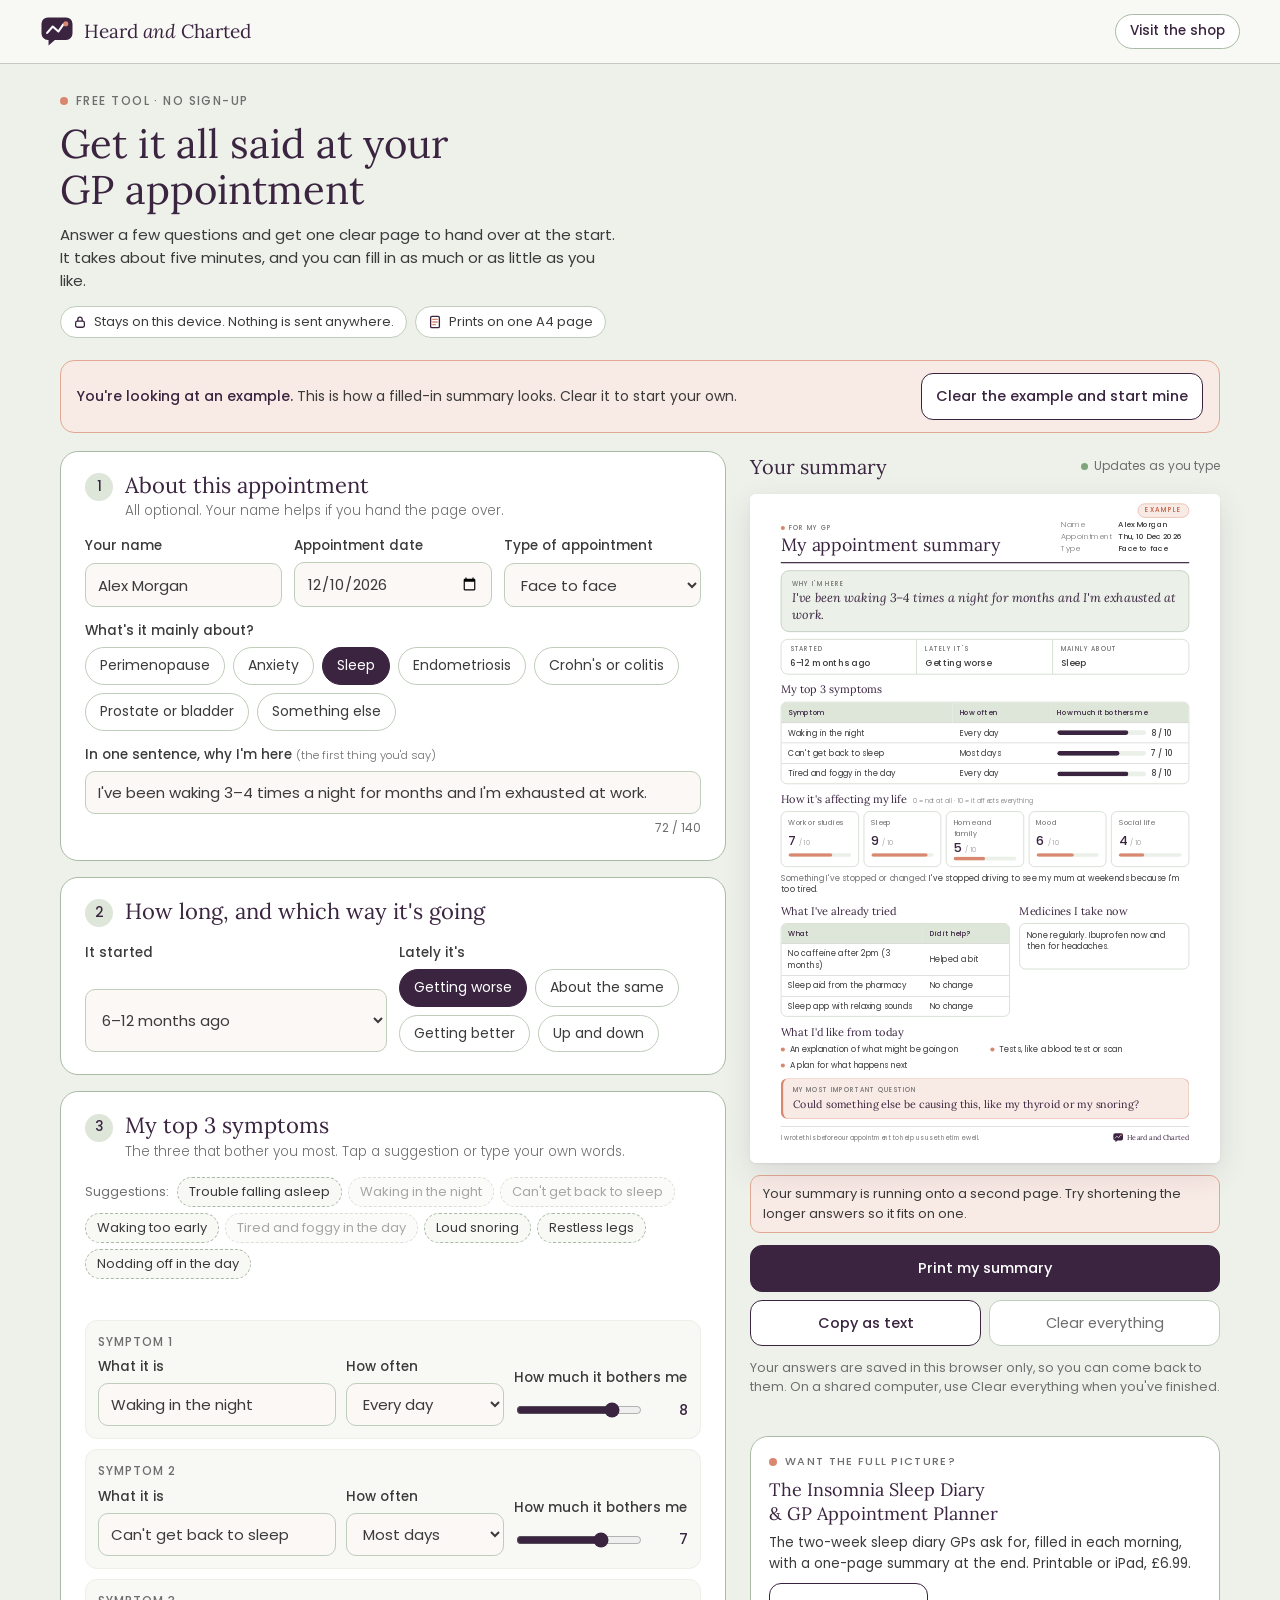
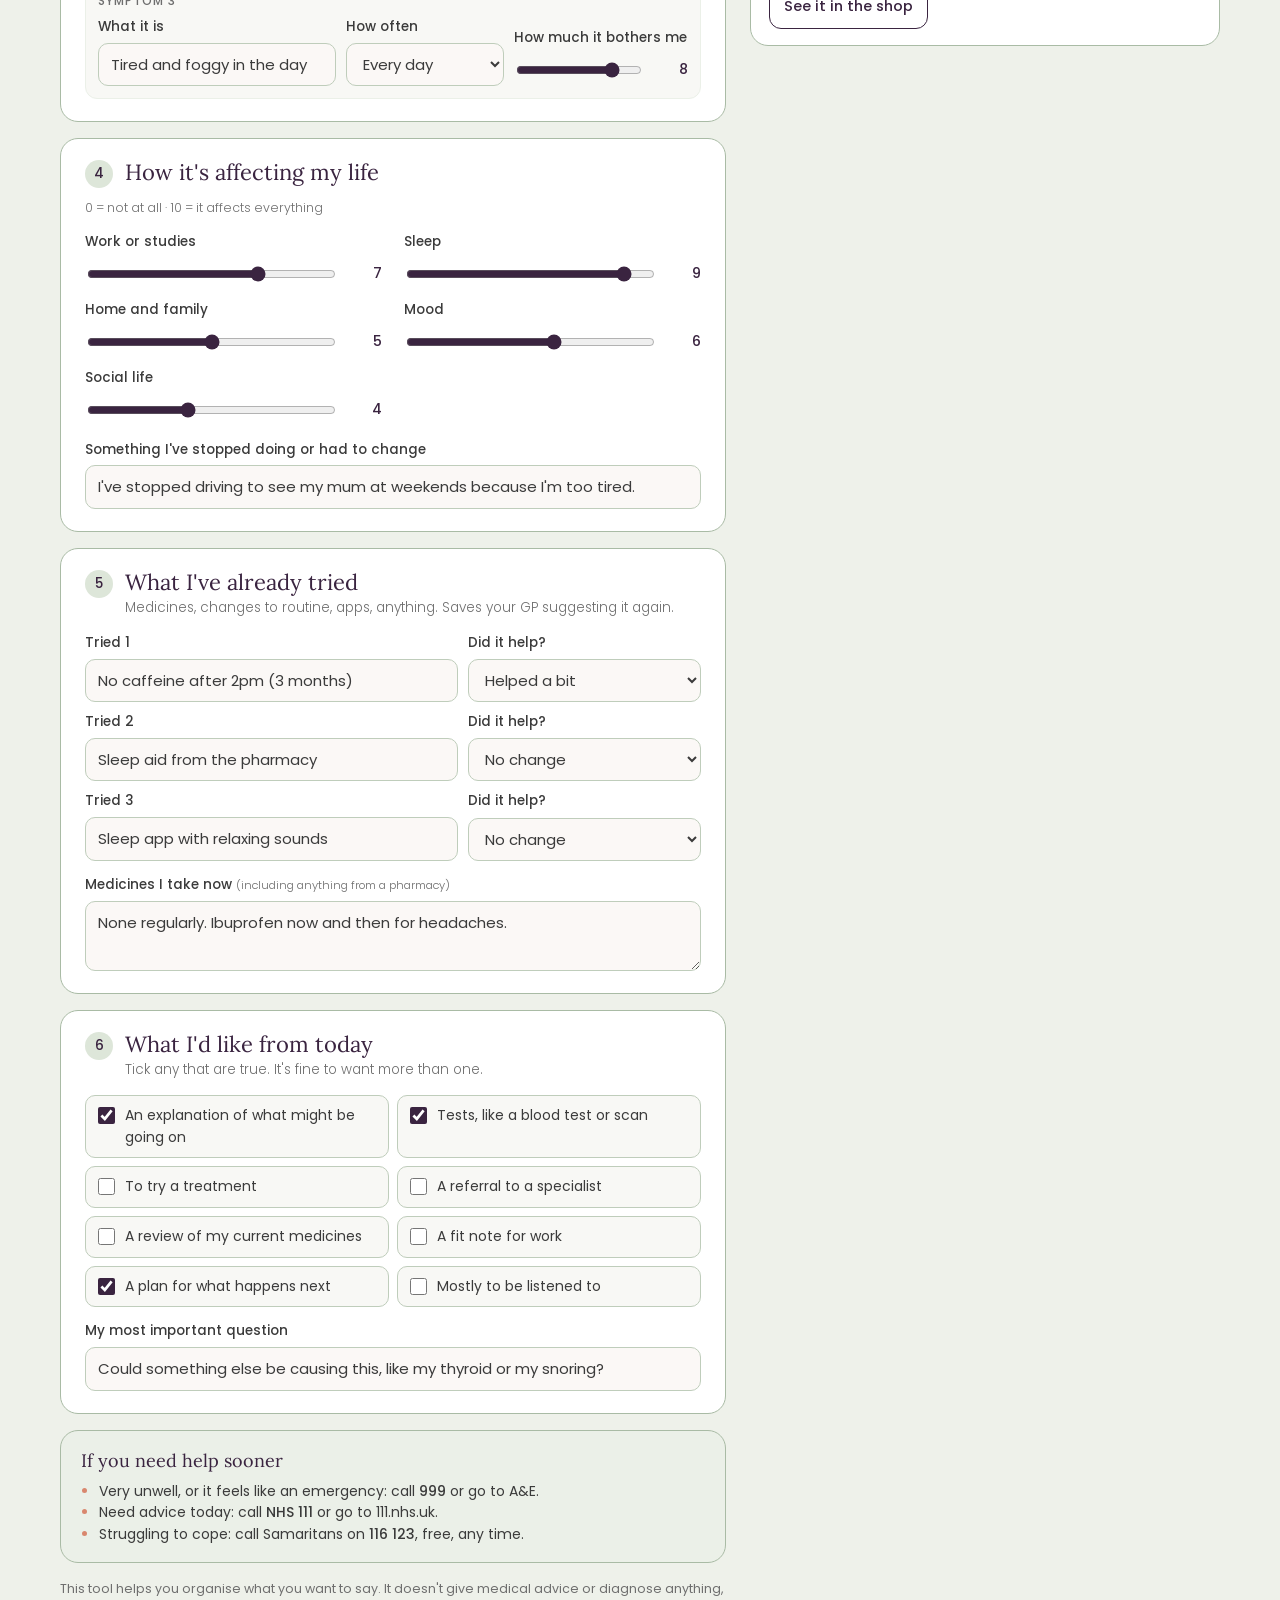
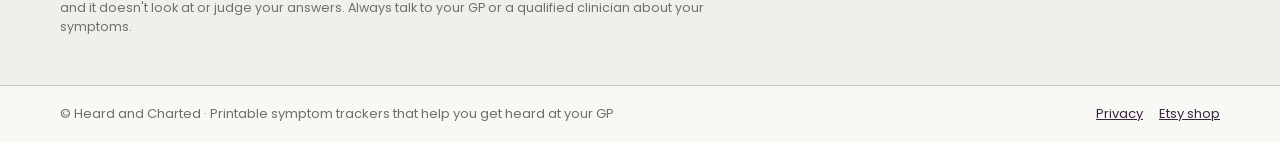
==== index.html @ 258b9aea "Add GP appointment summary builder, privacy page and security headers" ====
<!DOCTYPE html>
<html lang="en-GB">
<head>
<meta charset="utf-8">
<meta name="viewport" content="width=device-width, initial-scale=1">
<title>Free GP Appointment Summary Builder | Heard and Charted</title>
<meta name="description" content="Free tool: answer a few questions and print one clear page to hand to your GP. Your answers stay on your device. Nothing is sent anywhere.">
<meta name="theme-color" content="#3A2440">
<meta property="og:title" content="Free GP Appointment Summary Builder">
<meta property="og:description" content="Get it all said at your GP appointment. One clear page in about five minutes. Free, no sign-up, nothing sent anywhere.">
<meta property="og:type" content="website">
<link rel="icon" href="favicon.svg" type="image/svg+xml">
<link rel="stylesheet" href="fonts.css">
<style>
/* Heard and Charted brand system. Layout: form on the left, live A4 summary on the right (stacks on phones). Single light theme, matching the printed planners. */
:root{
  --page:#EEF1EA;
  --paper:#F8F8F5;
  --card:#FFFFFF;
  --aubergine:#3A2440;
  --ink:#3B3B3B;
  --grey:#6E6E6E;
  --light:#A3A3A3;
  --sage:#A9BBA5;
  --sage-line:#BFCDBB;
  --sage-tint:#DDE6D9;
  --mist:#EBF0E8;
  --terracotta:#D9876E;
  --blush:#F8EAE4;
  --blush-line:#E2A893;
  --stone:#C9C9C4;
  --cream:#FBF8F6;
  --display:"Lora", Georgia, "Times New Roman", serif;
  --body:"Poppins", "Segoe UI", system-ui, -apple-system, sans-serif;
  color-scheme: light;
}
*{box-sizing:border-box}
html,body{margin:0}
body{background:var(--page);color:var(--ink);font-family:var(--body);font-size:15px;line-height:1.55;-webkit-font-smoothing:antialiased}
a{color:var(--aubergine)}
button,input,select,textarea{font:inherit;color:inherit}
:focus-visible{outline:3px solid var(--terracotta);outline-offset:2px}
@media (prefers-reduced-motion: reduce){*{transition:none !important;animation:none !important}}

/* ---------- Top bar + intro ---------- */
.topbar{display:flex;align-items:center;justify-content:space-between;gap:16px;padding:14px clamp(16px,4vw,40px);background:var(--paper);border-bottom:1px solid var(--stone)}
.brand{display:flex;align-items:center;gap:10px;text-decoration:none;color:var(--aubergine);font-family:var(--display);font-size:19px}
.brand em{font-style:italic}
.brand svg{width:34px;height:31px;flex:none}
.topbar .shop{font-size:13.5px;font-weight:500;text-decoration:none;color:var(--aubergine);border:1px solid var(--sage);border-radius:999px;padding:6px 14px;background:var(--card)}
.topbar .shop:hover{background:var(--mist)}

.intro{max-width:1240px;margin:0 auto;padding:28px clamp(16px,4vw,40px) 8px;display:grid;gap:10px}
.kicker{display:flex;align-items:center;gap:8px;font-size:12px;font-weight:500;letter-spacing:.12em;text-transform:uppercase;color:var(--grey)}
.kicker::before{content:"";width:8px;height:8px;border-radius:50%;background:var(--terracotta)}
.intro h1{margin:0;font-family:var(--display);font-weight:400;font-size:clamp(28px,4vw,40px);line-height:1.15;color:var(--aubergine);text-wrap:balance;max-width:22ch}
.intro p{margin:0;max-width:62ch;color:var(--ink)}
.pills{display:flex;flex-wrap:wrap;gap:8px;margin-top:4px}
.pill{display:inline-flex;align-items:center;gap:7px;font-size:13px;background:var(--card);border:1px solid var(--sage-line);border-radius:999px;padding:5px 12px}
.pill svg{width:14px;height:14px;flex:none}

.example-banner{max-width:1240px;margin:14px auto 0;padding:0 clamp(16px,4vw,40px)}
.example-banner > div{display:flex;flex-wrap:wrap;align-items:center;justify-content:space-between;gap:12px;background:var(--blush);border:1px solid var(--blush-line);border-radius:14px;padding:12px 16px}
.example-banner p{margin:0;font-size:14px}
.example-banner b{font-weight:600;color:var(--aubergine)}

/* ---------- Main layout ---------- */
.layout{max-width:1240px;margin:0 auto;padding:18px clamp(16px,4vw,40px) 48px;display:grid;gap:24px;grid-template-columns:minmax(0,1fr)}
@media (min-width:1020px){
  .layout{grid-template-columns:minmax(0,1fr) 470px;align-items:start}
  .preview-col{position:sticky;top:16px}
}

/* ---------- Form ---------- */
form{display:grid;gap:16px}
.step{background:var(--card);border:1px solid var(--sage);border-radius:18px;padding:20px clamp(16px,3vw,24px) 22px;display:grid;gap:14px}
.step-head{display:flex;align-items:baseline;gap:12px}
.step-num{flex:none;width:28px;height:28px;border-radius:50%;background:var(--sage-tint);color:var(--aubergine);font-weight:500;font-size:13.5px;display:grid;place-items:center;font-variant-numeric:tabular-nums;transform:translateY(-2px)}
.step h2{margin:0;font-family:var(--display);font-weight:400;font-size:22px;color:var(--aubergine);line-height:1.25}
.step .hint{margin:2px 0 0;font-size:13.5px;font-weight:300;color:var(--grey)}
.row{display:grid;gap:12px;grid-template-columns:repeat(auto-fit,minmax(180px,1fr))}
.field{display:grid;gap:5px}
.field > label, .field > .label{font-size:13.5px;font-weight:500;color:var(--ink)}
.field small{font-weight:300;color:var(--grey)}
input[type=text],input[type=date],select,textarea{width:100%;background:var(--cream);border:1px solid var(--sage-line);border-radius:10px;padding:9px 12px;min-height:42px}
textarea{resize:vertical;min-height:70px}
input::placeholder,textarea::placeholder{color:#9A9A96}
input:hover,select:hover,textarea:hover{border-color:var(--sage)}
.counter{font-size:12px;color:var(--grey);text-align:right;font-variant-numeric:tabular-nums}

.chips{display:flex;flex-wrap:wrap;gap:8px}
.chip input{position:absolute;opacity:0;pointer-events:none}
.chip span{display:inline-block;padding:7px 14px;border-radius:999px;border:1px solid var(--sage-line);background:var(--card);font-size:14px;cursor:pointer;user-select:none}
.chip span:hover{border-color:var(--sage);background:var(--mist)}
.chip input:checked + span{background:var(--aubergine);border-color:var(--aubergine);color:#fff}
.chip input:focus-visible + span{outline:3px solid var(--terracotta);outline-offset:2px}

.suggest{display:flex;flex-wrap:wrap;gap:6px;align-items:center}
.suggest .label{font-size:12.5px;color:var(--grey);margin-right:2px}
.suggest button{border:1px dashed var(--sage);background:var(--paper);border-radius:999px;padding:4px 11px;font-size:13px;cursor:pointer}
.suggest button:hover{background:var(--mist);border-style:solid}
.suggest button[aria-pressed=true]{opacity:.45;cursor:default}
.note{font-size:12.5px;color:var(--grey);min-height:1em;margin:0}

.symrow{display:grid;gap:10px;grid-template-columns:minmax(0,1.5fr) minmax(0,1fr) minmax(0,1.1fr);align-items:end;padding:12px;border:1px solid var(--mist);border-radius:12px;background:var(--paper)}
@media (max-width:640px){.symrow{grid-template-columns:1fr}}
.symrow .idx{font-size:12px;font-weight:500;color:var(--grey);letter-spacing:.08em;text-transform:uppercase;grid-column:1/-1;margin-bottom:-4px}

.range{display:grid;grid-template-columns:1fr 40px;align-items:center;gap:8px}
input[type=range]{width:100%;accent-color:var(--aubergine);height:28px}
output{font-variant-numeric:tabular-nums;font-weight:600;color:var(--aubergine);text-align:right;font-size:14px}
.impact-grid{display:grid;gap:10px 22px;grid-template-columns:repeat(auto-fit,minmax(220px,1fr))}
.scale-key{font-size:12.5px;color:var(--grey);font-weight:300;margin:-6px 0 0}

.triedrow{display:grid;gap:10px;grid-template-columns:minmax(0,1.6fr) minmax(0,1fr)}
@media (max-width:560px){.triedrow{grid-template-columns:1fr}}

.checks{display:grid;gap:8px;grid-template-columns:repeat(auto-fit,minmax(240px,1fr))}
.check{display:flex;gap:10px;align-items:flex-start;padding:9px 12px;border:1px solid var(--sage-line);border-radius:10px;background:var(--paper);cursor:pointer;font-size:14px}
.check:hover{background:var(--mist)}
.check input{accent-color:var(--aubergine);width:17px;height:17px;margin:2px 0 0;flex:none}

.help{background:var(--mist);border:1px solid var(--sage);border-radius:18px;padding:16px 20px;font-size:14px}
.help h2{margin:0 0 4px;font-family:var(--display);font-weight:400;font-size:18px;color:var(--aubergine)}
.help p{margin:0}
.help ul{margin:6px 0 0;padding-left:18px}
.help li::marker{color:var(--terracotta)}
.disclaimer{font-size:12.5px;color:var(--grey);margin:0}

/* ---------- Preview column ---------- */
.preview-col{display:grid;gap:12px}
.preview-head{display:flex;align-items:center;justify-content:space-between;gap:10px}
.preview-head h2{margin:0;font-family:var(--display);font-weight:400;font-size:20px;color:var(--aubergine)}
.live{font-size:12px;color:var(--grey);display:inline-flex;align-items:center;gap:6px}
.live::before{content:"";width:7px;height:7px;border-radius:50%;background:#7FA37A}
.sheet-frame{position:relative;width:100%;overflow:hidden;border-radius:6px;box-shadow:0 1px 2px rgba(58,36,64,.08),0 10px 30px rgba(58,36,64,.12);background:#fff}
.sheet-scale{transform-origin:top left;width:794px}
.overflow-warn{display:none;font-size:13px;background:var(--blush);border:1px solid var(--blush-line);border-radius:10px;padding:8px 12px;margin:0}
.overflow-warn.show{display:block}
.actions{display:grid;gap:8px;grid-template-columns:1fr 1fr}
.btn{display:inline-flex;justify-content:center;align-items:center;gap:8px;border-radius:12px;padding:11px 14px;font-weight:500;font-size:14.5px;cursor:pointer;border:1px solid var(--aubergine);background:var(--card);color:var(--aubergine);text-decoration:none}
.btn:hover{background:var(--mist)}
.btn.primary{background:var(--aubergine);color:#fff;grid-column:1/-1}
.btn.primary:hover{background:#4C3154}
.btn.quiet{border-color:var(--sage-line);color:var(--grey);font-weight:400}
.btn[hidden]{display:none}
.saved-note{font-size:12.5px;color:var(--grey);margin:0}
.status{font-size:13px;color:var(--aubergine);min-height:1.2em;margin:0}
.confirm{display:none;align-items:center;justify-content:space-between;gap:10px;flex-wrap:wrap;background:var(--blush);border:1px solid var(--blush-line);border-radius:12px;padding:10px 12px;font-size:14px}
.confirm.show{display:flex}
.confirm div{display:flex;gap:8px}
.confirm button{border-radius:10px;padding:6px 12px;border:1px solid var(--aubergine);background:var(--card);cursor:pointer;font-size:13.5px}
.confirm button.yes{background:var(--aubergine);color:#fff}
.copybox{display:none;width:100%;min-height:140px;font-size:12.5px}
.copybox.show{display:block}

.cta{background:var(--card);border:1px solid var(--sage);border-radius:18px;padding:16px 18px;display:grid;gap:8px}
.cta .kicker{font-size:11px}
.cta h3{margin:0;font-family:var(--display);font-weight:400;font-size:18px;color:var(--aubergine);line-height:1.3;text-wrap:balance}
.cta p{margin:0;font-size:13.5px}
.cta a.btn{justify-self:start}

/* ---------- Site footer ---------- */
.sitefoot{border-top:1px solid var(--stone);background:var(--paper)}
.sitefoot div{max-width:1240px;margin:0 auto;padding:18px clamp(16px,4vw,40px);display:flex;flex-wrap:wrap;gap:8px 20px;justify-content:space-between;font-size:13px;color:var(--grey)}
.sitefoot a{color:var(--aubergine)}
.sitefoot nav{display:flex;gap:16px;flex-wrap:wrap}
</style>

<style id="sheetCss">
/* The printable A4 summary (794 × 1123 px = 210 × 297 mm at 96 dpi) */
.sheet{width:794px;min-height:1123px;background:#fff;color:#3B3B3B;font-family:"Poppins","Segoe UI",system-ui,sans-serif;font-size:14px;line-height:1.45;padding:42px 52px 34px;position:relative;display:flex;flex-direction:column;gap:12px}
.sheet *{box-sizing:border-box}
.sheet > *{flex-shrink:0}
.sheet .ex-mark{position:absolute;top:16px;right:52px;font-size:11px;font-weight:600;letter-spacing:.16em;text-transform:uppercase;color:#C0583C;border:1.5px solid #E2A893;background:#F8EAE4;border-radius:999px;padding:3px 12px}
.sheet .sh-head{display:flex;justify-content:space-between;align-items:flex-end;gap:24px;padding-bottom:12px;border-bottom:2px solid #3A2440}
.sheet .sh-kicker{display:flex;align-items:center;gap:7px;font-size:10.5px;font-weight:500;letter-spacing:.14em;text-transform:uppercase;color:#727272}
.sheet .sh-kicker::before{content:"";width:7px;height:7px;border-radius:50%;background:#D9876E}
.sheet .sh-title{margin:4px 0 0;font-family:"Lora",Georgia,serif;font-weight:400;font-size:30px;line-height:1.1;color:#3A2440}
.sheet .sh-meta{margin:0;display:grid;grid-template-columns:auto auto;gap:2px 12px;font-size:13px;text-align:left}
.sheet .sh-meta dt{color:#727272;font-weight:300}
.sheet .sh-meta dd{margin:0;font-weight:500;color:#3B3B3B;min-width:120px}
.sheet .sh-label{display:block;font-size:10.5px;font-weight:500;letter-spacing:.12em;text-transform:uppercase;color:#727272;margin-bottom:3px}
.sheet .sh-why{background:#EBF0E8;border:1px solid #A9BBA5;border-radius:14px;padding:14px 18px}
.sheet .sh-why p{margin:0;font-family:"Lora",Georgia,serif;font-style:italic;font-size:21px;line-height:1.35;color:#3A2440}
.sheet .sh-strip{display:grid;grid-template-columns:repeat(3,1fr);border:1px solid #BFCDBB;border-radius:12px;overflow:hidden}
.sheet .sh-strip > div{padding:9px 14px;border-right:1px solid #BFCDBB}
.sheet .sh-strip > div:last-child{border-right:0}
.sheet .sh-strip b{font-weight:500;font-size:15px;color:#3B3B3B}
.sheet .sh-h{margin:0 0 7px;font-family:"Lora",Georgia,serif;font-weight:400;font-size:18.5px;color:#3A2440;display:flex;align-items:baseline;gap:10px}
.sheet .sh-h small{font-family:"Poppins",sans-serif;font-size:10.5px;font-weight:300;color:#727272}
.sheet .sh-tbl{width:100%;border-collapse:separate;border-spacing:0;border:1px solid #BFCDBB;border-radius:10px;overflow:hidden;font-size:13.5px}
.sheet .sh-tbl th{background:#DDE6D9;color:#3A2440;font-weight:500;text-align:left;padding:8px 12px;font-size:12px}
.sheet .sh-tbl td{padding:7px 12px;border-top:1px solid #C9C9C4;vertical-align:middle}
.sheet .sh-tbl td.num{font-variant-numeric:tabular-nums}
.sheet .bar{display:flex;align-items:center;gap:8px}
.sheet .bar i{display:block;height:8px;border-radius:4px;background:#EBF0E8;flex:1;position:relative;overflow:hidden;max-width:150px}
.sheet .bar i b{position:absolute;inset:0 auto 0 0;background:#3A2440;border-radius:4px}
.sheet .bar span{font-variant-numeric:tabular-nums;font-weight:500;min-width:36px;text-align:right}
.sheet .sh-impact{display:grid;grid-template-columns:repeat(5,1fr);gap:8px}
.sheet .imp{border:1px solid #BFCDBB;border-radius:10px;padding:10px 12px;display:grid;gap:5px}
.sheet .imp .t{font-size:12px;color:#727272}
.sheet .imp .v{font-size:21px;font-weight:500;color:#3A2440;font-variant-numeric:tabular-nums;line-height:1}
.sheet .imp .v small{font-size:11px;color:#A3A3A3;font-weight:400}
.sheet .imp i{display:block;height:6px;border-radius:3px;background:#EBF0E8;position:relative;overflow:hidden}
.sheet .imp i b{position:absolute;inset:0 auto 0 0;background:#D9876E;border-radius:3px}
.sheet .sh-stopped{margin:10px 0 0;font-size:13.5px}
.sheet .sh-stopped em{color:#727272;font-style:normal}
.sheet .sh-two{display:grid;grid-template-columns:1.35fr 1fr;gap:16px}
.sheet .sh-box{border:1px solid #BFCDBB;border-radius:10px;padding:10px 12px;min-height:78px;font-size:13.5px;white-space:pre-wrap}
.sheet .sh-wants{list-style:none;margin:0;padding:0;display:grid;grid-template-columns:1fr 1fr;gap:7px 18px;font-size:13.5px}
.sheet .sh-wants li{display:flex;gap:8px;align-items:baseline}
.sheet .sh-wants li::before{content:"";width:7px;height:7px;border-radius:50%;background:#D9876E;flex:none;transform:translateY(-1px)}
.sheet .sh-q{background:#F8EAE4;border:1px solid #E2A893;border-left:4px solid #D9876E;border-radius:12px;padding:12px 16px}
.sheet .sh-q p{margin:0;font-family:"Lora",Georgia,serif;font-size:18px;line-height:1.35;color:#3A2440}
.sheet .empty{color:#B5B5B0;font-style:normal;font-weight:300}
.sheet .sh-foot{margin-top:auto;padding-top:10px;border-top:1px solid #C9C9C4;display:flex;justify-content:space-between;align-items:center;gap:16px;font-size:10.5px;color:#727272}
.sheet .sh-foot .b{display:flex;align-items:center;gap:6px;font-family:"Lora",Georgia,serif;font-size:12px;color:#3A2440;white-space:nowrap}
.sheet .sh-foot svg{width:18px;height:17px}
</style>

<style>
@page{size:A4;margin:0}
@media print{
  body{background:#fff}
  .topbar,.intro,.example-banner,form,.preview-head,.overflow-warn,.actions,.saved-note,.confirm,.status,.copybox,.cta,.sitefoot{display:none !important}
  .layout{display:block;padding:0;margin:0;max-width:none}
  .preview-col{position:static;display:block}
  .sheet-frame{box-shadow:none;border-radius:0;overflow:visible;height:auto !important}
  .sheet-scale{transform:none !important}
  .sheet{min-height:1120px}
}
</style>
</head>
<body>

<svg width="0" height="0" style="position:absolute" aria-hidden="true">
  <symbol id="logo" viewBox="0 0 48 44">
    <path d="M11 2h26a9 9 0 0 1 9 9v14a9 9 0 0 1-9 9H21l-9 8v-8h-1a9 9 0 0 1-9-9V11a9 9 0 0 1 9-9z" fill="#3A2440"/>
    <polyline points="10,24 18,15 26,22 33,12" fill="none" stroke="#fff" stroke-width="3" stroke-linecap="round" stroke-linejoin="round"/>
    <circle cx="36.5" cy="11" r="3.6" fill="#D9876E"/>
  </symbol>
</svg>

<header class="topbar">
  <a class="brand" href="https://www.etsy.com/shop/HeardandCharted"><svg aria-hidden="true"><use href="#logo"/></svg><span>Heard <em>and</em> Charted</span></a>
  <a class="shop" href="https://www.etsy.com/shop/HeardandCharted">Visit the shop</a>
</header>

<section class="intro">
  <div class="kicker">Free tool · No sign-up</div>
  <h1>Get it all said at your GP appointment</h1>
  <p>Answer a few questions and get one clear page to hand over at the start. It takes about five minutes, and you can fill in as much or as little as you like.</p>
  <div class="pills">
    <span class="pill"><svg viewBox="0 0 16 16" aria-hidden="true"><rect x="3" y="7" width="10" height="7" rx="2" fill="none" stroke="#3A2440" stroke-width="1.5"/><path d="M5.5 7V5a2.5 2.5 0 0 1 5 0v2" fill="none" stroke="#3A2440" stroke-width="1.5"/></svg>Stays on this device. Nothing is sent anywhere.</span>
    <span class="pill"><svg viewBox="0 0 16 16" aria-hidden="true"><rect x="3" y="1.5" width="10" height="13" rx="1.5" fill="none" stroke="#3A2440" stroke-width="1.5"/><path d="M5.5 5h5M5.5 8h5M5.5 11h3" stroke="#D9876E" stroke-width="1.5" stroke-linecap="round"/></svg>Prints on one A4 page</span>
  </div>
</section>

<div class="example-banner" id="exampleBanner" hidden>
  <div>
    <p><b>You're looking at an example.</b> This is how a filled-in summary looks. Clear it to start your own.</p>
    <button type="button" class="btn" id="startOwn">Clear the example and start mine</button>
  </div>
</div>

<main class="layout">
  <form id="f" autocomplete="off" novalidate>

    <section class="step" aria-labelledby="h1">
      <div class="step-head"><span class="step-num">1</span><div><h2 id="h1">About this appointment</h2><p class="hint">All optional. Your name helps if you hand the page over.</p></div></div>
      <div class="row">
        <div class="field"><label for="name">Your name</label><input type="text" id="name" maxlength="40" placeholder="e.g. Alex Morgan"></div>
        <div class="field"><label for="apptDate">Appointment date</label><input type="date" id="apptDate"></div>
        <div class="field"><label for="apptType">Type of appointment</label>
          <select id="apptType"><option value="">Choose…</option><option>Face to face</option><option>Phone call</option><option>Video call</option><option>Not booked yet</option></select></div>
      </div>
      <div class="field"><span class="label" id="topicLabel">What's it mainly about?</span><div class="chips" id="topicChips" role="radiogroup" aria-labelledby="topicLabel"></div></div>
      <div class="field"><label for="why">In one sentence, why I'm here <small>(the first thing you'd say)</small></label>
        <input type="text" id="why" maxlength="140" placeholder="e.g. I've been waking 3–4 times a night for months and I'm exhausted at work.">
        <div class="counter" id="whyCount">0 / 140</div></div>
    </section>

    <section class="step" aria-labelledby="h2">
      <div class="step-head"><span class="step-num">2</span><div><h2 id="h2">How long, and which way it's going</h2></div></div>
      <div class="row">
        <div class="field"><label for="started">It started</label>
          <select id="started"><option value="">Choose…</option><option>Less than a month ago</option><option>1–3 months ago</option><option>3–6 months ago</option><option>6–12 months ago</option><option>1–2 years ago</option><option>Over 2 years ago</option></select></div>
        <div class="field"><span class="label" id="trendLabel">Lately it's</span><div class="chips" id="trendChips" role="radiogroup" aria-labelledby="trendLabel"></div></div>
      </div>
    </section>

    <section class="step" aria-labelledby="h3">
      <div class="step-head"><span class="step-num">3</span><div><h2 id="h3">My top 3 symptoms</h2><p class="hint">The three that bother you most. Tap a suggestion or type your own words.</p></div></div>
      <div class="suggest" id="suggest"></div>
      <p class="note" id="suggestNote" aria-live="polite"></p>
      <div id="symRows" style="display:grid;gap:10px"></div>
    </section>

    <section class="step" aria-labelledby="h4">
      <div class="step-head"><span class="step-num">4</span><div><h2 id="h4">How it's affecting my life</h2></div></div>
      <p class="scale-key">0 = not at all · 10 = it affects everything</p>
      <div class="impact-grid" id="impactRows"></div>
      <div class="field"><label for="stopped">Something I've stopped doing or had to change</label>
        <input type="text" id="stopped" maxlength="120" placeholder="e.g. I've stopped driving to see my mum at weekends because I'm too tired."></div>
    </section>

    <section class="step" aria-labelledby="h5">
      <div class="step-head"><span class="step-num">5</span><div><h2 id="h5">What I've already tried</h2><p class="hint">Medicines, changes to routine, apps, anything. Saves your GP suggesting it again.</p></div></div>
      <div id="triedRows" style="display:grid;gap:10px"></div>
      <div class="field"><label for="meds">Medicines I take now <small>(including anything from a pharmacy)</small></label>
        <textarea id="meds" maxlength="180" placeholder="e.g. Sertraline 50mg every morning. Ibuprofen now and then."></textarea></div>
    </section>

    <section class="step" aria-labelledby="h6">
      <div class="step-head"><span class="step-num">6</span><div><h2 id="h6">What I'd like from today</h2><p class="hint">Tick any that are true. It's fine to want more than one.</p></div></div>
      <div class="checks" id="wantChecks"></div>
      <div class="field"><label for="question">My most important question</label>
        <input type="text" id="question" maxlength="140" placeholder="e.g. Could something else be causing this?"></div>
    </section>

    <aside class="help" aria-labelledby="hHelp">
      <h2 id="hHelp">If you need help sooner</h2>
      <ul>
        <li>Very unwell, or it feels like an emergency: call <b>999</b> or go to A&amp;E.</li>
        <li>Need advice today: call <b>NHS 111</b> or go to 111.nhs.uk.</li>
        <li>Struggling to cope: call Samaritans on <b>116 123</b>, free, any time.</li>
      </ul>
    </aside>
    <p class="disclaimer">This tool helps you organise what you want to say. It doesn't give medical advice or diagnose anything, and it doesn't look at or judge your answers. Always talk to your GP or a qualified clinician about your symptoms.</p>
  </form>

  <aside class="preview-col" aria-labelledby="hPrev">
    <div class="preview-head"><h2 id="hPrev">Your summary</h2><span class="live">Updates as you type</span></div>
    <div class="sheet-frame" id="frame">
      <div class="sheet-scale" id="scale">
        <article class="sheet" id="sheet" aria-label="GP appointment summary preview">
          <div class="ex-mark" id="exMark" hidden>Example</div>
          <header class="sh-head">
            <div><div class="sh-kicker">For my GP</div><h2 class="sh-title">My appointment summary</h2></div>
            <dl class="sh-meta">
              <dt>Name</dt><dd id="sName"></dd>
              <dt>Appointment</dt><dd id="sDate"></dd>
              <dt>Type</dt><dd id="sType"></dd>
            </dl>
          </header>
          <section class="sh-why"><span class="sh-label">Why I'm here</span><p id="sWhy"></p></section>
          <div class="sh-strip">
            <div><span class="sh-label">Started</span><b id="sStarted"></b></div>
            <div><span class="sh-label">Lately it's</span><b id="sTrend"></b></div>
            <div><span class="sh-label">Mainly about</span><b id="sTopic"></b></div>
          </div>
          <section>
            <h3 class="sh-h">My top 3 symptoms</h3>
            <table class="sh-tbl"><thead><tr><th style="width:42%">Symptom</th><th style="width:24%">How often</th><th>How much it bothers me</th></tr></thead><tbody id="sSym"></tbody></table>
          </section>
          <section>
            <h3 class="sh-h">How it's affecting my life <small>0 = not at all · 10 = it affects everything</small></h3>
            <div class="sh-impact" id="sImpact"></div>
            <p class="sh-stopped" id="sStopped"></p>
          </section>
          <div class="sh-two">
            <section><h3 class="sh-h">What I've already tried</h3>
              <table class="sh-tbl"><thead><tr><th>What</th><th style="width:38%">Did it help?</th></tr></thead><tbody id="sTried"></tbody></table></section>
            <section><h3 class="sh-h">Medicines I take now</h3><div class="sh-box" id="sMeds"></div></section>
          </div>
          <section><h3 class="sh-h">What I'd like from today</h3><ul class="sh-wants" id="sWants"></ul></section>
          <section class="sh-q"><span class="sh-label">My most important question</span><p id="sQuestion"></p></section>
          <footer class="sh-foot">
            <span>I wrote this before our appointment to help us use the time well.</span>
            <span class="b"><svg aria-hidden="true" viewBox="0 0 48 44"><path d="M11 2h26a9 9 0 0 1 9 9v14a9 9 0 0 1-9 9H21l-9 8v-8h-1a9 9 0 0 1-9-9V11a9 9 0 0 1 9-9z" fill="#3A2440"/><polyline points="10,24 18,15 26,22 33,12" fill="none" stroke="#fff" stroke-width="3" stroke-linecap="round" stroke-linejoin="round"/><circle cx="36.5" cy="11" r="3.6" fill="#D9876E"/></svg>Heard and Charted</span>
          </footer>
        </article>
      </div>
    </div>
    <p class="overflow-warn" id="overflowWarn">Your summary is running onto a second page. Try shortening the longer answers so it fits on one.</p>

    <div class="actions">
      <button type="button" class="btn primary" id="printBtn">Print my summary</button>
      <button type="button" class="btn" id="copyBtn">Copy as text</button>
      <button type="button" class="btn quiet" id="clearBtn">Clear everything</button>
    </div>
    <p class="saved-note">Your answers are saved in this browser only, so you can come back to them. On a shared computer, use Clear everything when you've finished.</p>
    <div class="confirm" id="confirm" role="alertdialog" aria-labelledby="confirmText">
      <span id="confirmText">Clear all your answers?</span>
      <div><button type="button" class="yes" id="confirmYes">Yes, clear</button><button type="button" id="confirmNo">Cancel</button></div>
    </div>
    <p class="status" id="status" aria-live="polite"></p>
    <textarea class="copybox" id="copyBox" aria-label="Summary as text" readonly></textarea>

    <section class="cta" id="cta">
      <div class="kicker">Want the full picture?</div>
      <h3 id="ctaTitle">Track it for a few weeks, then take a fuller summary</h3>
      <p id="ctaText">Our printable planners help you note your symptoms day by day, spot the patterns and build a GP summary from real notes.</p>
      <a class="btn" id="ctaLink" href="https://www.etsy.com/shop/HeardandCharted">See the planners</a>
    </section>
  </aside>
</main>

<footer class="sitefoot">
  <div>
    <span>© Heard and Charted · Printable symptom trackers that help you get heard at your GP</span>
    <nav aria-label="Site links"><a href="privacy.html">Privacy</a><a href="https://www.etsy.com/shop/HeardandCharted">Etsy shop</a></nav>
  </div>
</footer>

<script>
(function(){
  "use strict";
  var $ = function(id){ return document.getElementById(id); };
  var SHOP = "https://www.etsy.com/shop/HeardandCharted";
  var KEY = "hc-gp-summary-v1";

  var TOPICS = [
    {id:"peri", label:"Perimenopause", url:"https://www.etsy.com/listing/4603470218", planner:"Perimenopause Symptom & GP Appointment Planner", line:"Track your symptoms and cycle for a few months, then take a one-page summary built from real notes.",
     sym:["Hot flushes","Night sweats","Poor sleep","Brain fog","Low mood","Anxiety","Joint aches","Irregular periods"]},
    {id:"anx", label:"Anxiety", url:"", planner:"Anxiety Symptom & GP Appointment Planner", line:"One line a day for your worry, sleep and triggers, ending in a one-page GP summary.",
     sym:["Constant worrying","Can't switch off","Racing heart","Trouble sleeping","Feeling on edge","Panic attacks","Tight chest","Avoiding things"]},
    {id:"sleep", label:"Sleep", url:"https://www.etsy.com/listing/4604211328", planner:"Insomnia Sleep Diary & GP Appointment Planner", line:"The two-week sleep diary GPs ask for, filled in each morning, with a one-page summary at the end.",
     sym:["Trouble falling asleep","Waking in the night","Can't get back to sleep","Waking too early","Tired and foggy in the day","Loud snoring","Restless legs","Nodding off in the day"]},
    {id:"endo", label:"Endometriosis", url:"", planner:"Endometriosis Symptom & GP Appointment Planner", line:"Track three cycles of pain, bleeding and missed days, then hand over one clear page.",
     sym:["Period pain","Pelvic pain","Heavy bleeding","Pain during sex","Pain when pooing","Bloating","Tiredness","Back or leg pain"]},
    {id:"ibd", label:"Crohn's or colitis", url:"", planner:"Crohn's & Colitis Flare Tracker & IBD Appointment Planner", line:"Know your normal, spot a flare early and ring your IBD team with every answer ready.",
     sym:["Going more often","Urgency","Blood in poo","Tummy pain","Tiredness","Getting up at night","Joint pain","Losing weight"]},
    {id:"pros", label:"Prostate or bladder", url:"https://www.etsy.com/listing/4607658733", planner:"Prostate & Bladder Symptom & GP Appointment Planner", line:"The 3-day bladder diary GPs usually ask for, added up into one page for your appointment.",
     sym:["Up at night to pee","Weak flow","Rushing to get there","Stop-start flow","Dribbling","Not emptying fully","Going often","Leaks"]},
    {id:"other", label:"Something else", url:"", planner:"", line:"",
     sym:["Pain","Tiredness","Low mood","Poor sleep","Headaches","Dizziness","Stomach problems","Breathlessness"]}
  ];
  var TRENDS = ["Getting worse","About the same","Getting better","Up and down"];
  var FREQ = ["Every day","Most days","A few times a week","About once a week","Now and then"];
  var HELPED = ["Helped","Helped a bit","No change","Made it worse","Too early to tell"];
  var IMPACT = [["work","Work or studies"],["sleep","Sleep"],["home","Home and family"],["mood","Mood"],["social","Social life"]];
  var WANTS = ["An explanation of what might be going on","Tests, like a blood test or scan","To try a treatment","A referral to a specialist","A review of my current medicines","A fit note for work","A plan for what happens next","Mostly to be listened to"];

  var EXAMPLE = {
    example:true, name:"Alex Morgan", apptDate:"", apptType:"Face to face", topic:"sleep",
    why:"I've been waking 3–4 times a night for months and I'm exhausted at work.",
    started:"6–12 months ago", trend:"Getting worse",
    sym:[{t:"Waking in the night",f:"Every day",b:8},{t:"Can't get back to sleep",f:"Most days",b:7},{t:"Tired and foggy in the day",f:"Every day",b:8}],
    impact:{work:7,sleep:9,home:5,mood:6,social:4},
    stopped:"I've stopped driving to see my mum at weekends because I'm too tired.",
    tried:[{t:"No caffeine after 2pm (3 months)",h:"Helped a bit"},{t:"Sleep aid from the pharmacy",h:"No change"},{t:"Sleep app with relaxing sounds",h:"No change"}],
    meds:"None regularly. Ibuprofen now and then for headaches.",
    wants:[0,1,6], question:"Could something else be causing this, like my thyroid or my snoring?"
  };
  function blank(){
    return {example:false,name:"",apptDate:"",apptType:"",topic:"",why:"",started:"",trend:"",
      sym:[{t:"",f:"",b:0},{t:"",f:"",b:0},{t:"",f:"",b:0}],
      impact:{work:0,sleep:0,home:0,mood:0,social:0},stopped:"",
      tried:[{t:"",h:""},{t:"",h:""},{t:"",h:""}],meds:"",wants:[],question:""};
  }
  // Example uses next Thursday's date so the page looks real
  (function(){ var d=new Date(); d.setDate(d.getDate()+((4-d.getDay()+7)%7||7)); EXAMPLE.apptDate=d.toISOString().slice(0,10); })();

  /* ---------- Build the form controls ---------- */
  function opts(list){ return '<option value="">Choose…</option>' + list.map(function(x){ return "<option>"+x+"</option>"; }).join(""); }

  $("topicChips").innerHTML = TOPICS.map(function(t){
    return '<label class="chip"><input type="radio" name="topic" id="topic-'+t.id+'" value="'+t.id+'"><span>'+t.label+'</span></label>';
  }).join("");
  $("trendChips").innerHTML = TRENDS.map(function(t,i){
    return '<label class="chip"><input type="radio" name="trend" id="trend-'+i+'" value="'+t+'"><span>'+t+'</span></label>';
  }).join("");
  $("symRows").innerHTML = [0,1,2].map(function(i){
    var n=i+1;
    return '<div class="symrow"><div class="idx">Symptom '+n+'</div>'+
      '<div class="field"><label for="sym'+n+'t">What it is</label><input type="text" id="sym'+n+'t" maxlength="40" placeholder="Type or tap a suggestion"></div>'+
      '<div class="field"><label for="sym'+n+'f">How often</label><select id="sym'+n+'f">'+opts(FREQ)+'</select></div>'+
      '<div class="field"><label for="sym'+n+'b">How much it bothers me</label><div class="range"><input type="range" id="sym'+n+'b" min="0" max="10" step="1" value="0"><output id="sym'+n+'o" for="sym'+n+'b">0</output></div></div>'+
    '</div>';
  }).join("");
  $("impactRows").innerHTML = IMPACT.map(function(a){
    return '<div class="field"><label for="imp-'+a[0]+'">'+a[1]+'</label><div class="range"><input type="range" id="imp-'+a[0]+'" min="0" max="10" step="1" value="0"><output id="imp-'+a[0]+'-o" for="imp-'+a[0]+'">0</output></div></div>';
  }).join("");
  $("triedRows").innerHTML = [0,1,2].map(function(i){
    var n=i+1;
    return '<div class="triedrow"><div class="field"><label for="tried'+n+'t">Tried '+n+'</label><input type="text" id="tried'+n+'t" maxlength="50" placeholder="'+(n===1?"e.g. Cutting out caffeine after 2pm":"Something else you tried")+'"></div>'+
      '<div class="field"><label for="tried'+n+'h">Did it help?</label><select id="tried'+n+'h">'+opts(HELPED)+'</select></div></div>';
  }).join("");
  $("wantChecks").innerHTML = WANTS.map(function(w,i){
    return '<label class="check" for="want'+i+'"><input type="checkbox" id="want'+i+'" value="'+i+'"><span>'+w+'</span></label>';
  }).join("");

  /* ---------- Read / write form ---------- */
  function radioVal(name){ var el=document.querySelector('input[name="'+name+'"]:checked'); return el?el.value:""; }
  function readForm(){
    var s = blank();
    s.example = state ? state.example : false;
    s.name=$("name").value.trim(); s.apptDate=$("apptDate").value; s.apptType=$("apptType").value;
    s.topic=radioVal("topic"); s.why=$("why").value.trim(); s.started=$("started").value; s.trend=radioVal("trend");
    for(var i=0;i<3;i++){ var n=i+1;
      s.sym[i]={t:$("sym"+n+"t").value.trim(), f:$("sym"+n+"f").value, b:+$("sym"+n+"b").value};
      s.tried[i]={t:$("tried"+n+"t").value.trim(), h:$("tried"+n+"h").value};
    }
    IMPACT.forEach(function(a){ s.impact[a[0]] = +$("imp-"+a[0]).value; });
    s.stopped=$("stopped").value.trim(); s.meds=$("meds").value.trim(); s.question=$("question").value.trim();
    s.wants = WANTS.map(function(_,i){ return $("want"+i).checked?i:-1; }).filter(function(i){ return i>=0; });
    return s;
  }
  function writeForm(s){
    $("name").value=s.name; $("apptDate").value=s.apptDate; $("apptType").value=s.apptType;
    document.querySelectorAll('input[name="topic"]').forEach(function(r){ r.checked = r.value===s.topic; });
    document.querySelectorAll('input[name="trend"]').forEach(function(r){ r.checked = r.value===s.trend; });
    $("why").value=s.why; $("started").value=s.started;
    for(var i=0;i<3;i++){ var n=i+1;
      $("sym"+n+"t").value=s.sym[i].t; $("sym"+n+"f").value=s.sym[i].f; $("sym"+n+"b").value=s.sym[i].b;
      $("tried"+n+"t").value=s.tried[i].t; $("tried"+n+"h").value=s.tried[i].h;
    }
    IMPACT.forEach(function(a){ $("imp-"+a[0]).value = s.impact[a[0]]; });
    $("stopped").value=s.stopped; $("meds").value=s.meds; $("question").value=s.question;
    WANTS.forEach(function(_,i){ $("want"+i).checked = s.wants.indexOf(i)>=0; });
  }

  /* ---------- Render the summary ---------- */
  function esc(t){ return String(t).replace(/[&<>"']/g,function(c){ return {"&":"&amp;","<":"&lt;",">":"&gt;",'"':"&quot;","'":"&#39;"}[c]; }); }
  function val(t, fallback){ return t ? esc(t) : '<span class="empty">'+(fallback||"—")+'</span>'; }
  function fmtDate(iso){
    if(!iso) return "";
    var p=iso.split("-"); var d=new Date(+p[0],+p[1]-1,+p[2]);
    return d.toLocaleDateString("en-GB",{weekday:"short",day:"numeric",month:"short",year:"numeric"});
  }
  function topicById(id){ for(var i=0;i<TOPICS.length;i++){ if(TOPICS[i].id===id) return TOPICS[i]; } return null; }

  function render(s){
    var t = topicById(s.topic);
    $("exMark").hidden = !s.example;
    $("exampleBanner").hidden = !s.example;
    $("sName").innerHTML = val(s.name);
    $("sDate").innerHTML = val(fmtDate(s.apptDate));
    $("sType").innerHTML = val(s.apptType);
    $("sWhy").innerHTML = val(s.why, "Your one-sentence reason goes here.");
    $("sStarted").innerHTML = val(s.started);
    $("sTrend").innerHTML = val(s.trend);
    $("sTopic").innerHTML = val(t ? t.label : "");

    $("sSym").innerHTML = s.sym.map(function(x){
      var has = x.t || x.f || x.b;
      return "<tr><td>"+val(x.t)+"</td><td>"+val(x.f)+"</td><td>"+
        (has ? '<div class="bar"><i><b style="width:'+(x.b*10)+'%"></b></i><span>'+x.b+' / 10</span></div>' : '<span class="empty">—</span>')+"</td></tr>";
    }).join("");

    $("sImpact").innerHTML = IMPACT.map(function(a){
      var v = s.impact[a[0]];
      return '<div class="imp"><span class="t">'+a[1]+'</span><span class="v">'+v+' <small>/ 10</small></span><i><b style="width:'+(v*10)+'%"></b></i></div>';
    }).join("");
    $("sStopped").innerHTML = s.stopped ? '<em>Something I\'ve stopped or changed: </em>'+esc(s.stopped) : "";

    $("sTried").innerHTML = s.tried.map(function(x){ return "<tr><td>"+val(x.t)+"</td><td>"+val(x.h)+"</td></tr>"; }).join("");
    $("sMeds").innerHTML = val(s.meds, "None written down");
    $("sWants").innerHTML = s.wants.length ? s.wants.map(function(i){ return "<li>"+esc(WANTS[i])+"</li>"; }).join("") : '<li><span class="empty">Tick what you\'d like from the appointment</span></li>';
    $("sQuestion").innerHTML = val(s.question, "Your most important question goes here.");

    $("whyCount").textContent = s.why.length + " / 140";
    for(var i=1;i<=3;i++){ $("sym"+i+"o").value = $("sym"+i+"b").value; }
    IMPACT.forEach(function(a){ $("imp-"+a[0]+"-o").value = $("imp-"+a[0]).value; });

    renderSuggest(s);
    renderCta(t);
    fit();
    save(s);
  }

  function renderSuggest(s){
    var t = topicById(s.topic) || TOPICS[TOPICS.length-1];
    var used = s.sym.map(function(x){ return x.t.toLowerCase(); });
    $("suggest").innerHTML = '<span class="label">'+(s.topic ? "Suggestions:" : "Common ones:")+'</span>' + t.sym.map(function(x){
      var on = used.indexOf(x.toLowerCase())>=0;
      return '<button type="button" data-sym="'+esc(x)+'" aria-pressed="'+on+'">'+esc(x)+'</button>';
    }).join("");
  }
  function renderCta(t){
    if(t && t.planner){
      $("ctaTitle").textContent = "The " + t.planner;
      $("ctaText").textContent = t.line + " Printable or iPad, £6.99.";
      $("ctaLink").textContent = "See it in the shop";
      $("ctaLink").href = t.url || SHOP;
    } else {
      $("ctaTitle").textContent = "Track it for a few weeks, then take a fuller summary";
      $("ctaText").textContent = "Our printable planners help you note your symptoms day by day, spot the patterns and build a GP summary from real notes.";
      $("ctaLink").textContent = "See the planners";
      $("ctaLink").href = SHOP;
    }
  }

  /* ---------- Scale the A4 sheet to fit the column ---------- */
  function fit(){
    var frame=$("frame"), scale=$("scale"), sheet=$("sheet");
    var k = frame.clientWidth / 794;
    scale.style.transform = "scale("+k+")";
    frame.style.height = (sheet.offsetHeight * k) + "px";
    $("overflowWarn").classList.toggle("show", sheet.offsetHeight > 1125);
  }
  if(window.ResizeObserver){ new ResizeObserver(fit).observe($("frame")); } else { window.addEventListener("resize", fit); }
  if(document.fonts && document.fonts.ready){ document.fonts.ready.then(fit); }

  /* ---------- Storage (this browser only; never sent anywhere) ---------- */
  function save(s){ try{ localStorage.setItem(KEY, JSON.stringify(s)); }catch(e){} }
  function load(){ try{ var raw=localStorage.getItem(KEY); return raw?JSON.parse(raw):null; }catch(e){ return null; } }

  /* ---------- Events ---------- */
  var state = null;
  var f = $("f");
  function update(){ state = readForm(); render(state); }
  f.addEventListener("input", update);
  f.addEventListener("change", update);
  f.addEventListener("submit", function(e){ e.preventDefault(); });

  $("suggest").addEventListener("click", function(e){
    var b = e.target.closest("button[data-sym]"); if(!b || b.getAttribute("aria-pressed")==="true") return;
    for(var i=1;i<=3;i++){
      var inp=$("sym"+i+"t");
      if(!inp.value.trim()){ inp.value=b.getAttribute("data-sym"); $("suggestNote").textContent=""; update(); return; }
    }
    $("suggestNote").textContent = "All three are filled in. Clear one first to swap it.";
  });

  function setStatus(msg){ $("status").textContent = msg; if(msg){ setTimeout(function(){ if($("status").textContent===msg) $("status").textContent=""; }, 6000); } }

  $("printBtn").addEventListener("click", function(){
    try{ window.print(); }catch(e){}
    setStatus("If the print window didn't open, press Ctrl+P (⌘P on a Mac). On a phone, use Share, then Print.");
  });

  function asText(s){
    var t=topicById(s.topic), L=[];
    L.push("MY GP APPOINTMENT SUMMARY");
    if(s.name) L.push("Name: "+s.name);
    if(s.apptDate) L.push("Appointment: "+fmtDate(s.apptDate)+(s.apptType?" ("+s.apptType+")":""));
    L.push("");
    if(s.why) L.push("Why I'm here: "+s.why);
    if(s.started) L.push("Started: "+s.started);
    if(s.trend) L.push("Lately it's: "+s.trend);
    if(t) L.push("Mainly about: "+t.label);
    var sy=s.sym.filter(function(x){return x.t;});
    if(sy.length){ L.push("","My top symptoms:"); sy.forEach(function(x,i){ L.push((i+1)+". "+x.t+(x.f?" – "+x.f.toLowerCase():"")+" – bothers me "+x.b+"/10"); }); }
    L.push("","How it's affecting my life (0–10):");
    L.push(IMPACT.map(function(a){ return a[1]+" "+s.impact[a[0]]; }).join(" · "));
    if(s.stopped) L.push("Something I've stopped or changed: "+s.stopped);
    var tr=s.tried.filter(function(x){return x.t;});
    if(tr.length){ L.push("","What I've already tried:"); tr.forEach(function(x){ L.push("- "+x.t+(x.h?" – "+x.h.toLowerCase():"")); }); }
    if(s.meds) L.push("","Medicines I take now: "+s.meds);
    if(s.wants.length){ L.push("","What I'd like from today:"); s.wants.forEach(function(i){ L.push("- "+WANTS[i]); }); }
    if(s.question) L.push("","My most important question: "+s.question);
    return L.join("\n");
  }
  $("copyBtn").addEventListener("click", function(){
    var text = asText(state), box=$("copyBox");
    function fallback(){ box.value=text; box.classList.add("show"); box.focus(); box.select(); setStatus("Select all the text below and copy it."); }
    try{
      if(navigator.clipboard && navigator.clipboard.writeText){
        navigator.clipboard.writeText(text).then(function(){ box.classList.remove("show"); setStatus("Copied. Paste it into a message, an email or the notes on your phone."); }, fallback);
      } else fallback();
    }catch(e){ fallback(); }
  });

  /* Clear with an in-page confirm (no browser dialogs) */
  $("clearBtn").addEventListener("click", function(){ $("confirm").classList.add("show"); $("confirmNo").focus(); });
  $("confirmNo").addEventListener("click", function(){ $("confirm").classList.remove("show"); });
  function clearAll(){ state=blank(); writeForm(state); render(state); $("confirm").classList.remove("show"); $("copyBox").classList.remove("show"); }
  $("confirmYes").addEventListener("click", function(){ clearAll(); setStatus("Cleared. Start whenever you're ready."); $("name").focus(); });
  $("startOwn").addEventListener("click", function(){ clearAll(); $("name").focus(); });

  /* ---------- Start ---------- */
  state = load() || EXAMPLE;
  writeForm(state);
  render(state);
})();
</script>
</body>
</html>
---- fonts.css ----
/* Heard and Charted fonts, served from this site (no calls to Google). Lora and Poppins: SIL Open Font License 1.1. Latin subset. */
@font-face{font-family:"Lora";font-style:normal;font-weight:400 700;font-display:swap;src:url([data-uri]) format("woff2")}
@font-face{font-family:"Lora";font-style:italic;font-weight:400 700;font-display:swap;src:url([data-uri]) format("woff2")}
@font-face{font-family:"Poppins";font-style:normal;font-weight:300;font-display:swap;src:url([data-uri]) format("woff2")}
@font-face{font-family:"Poppins";font-style:normal;font-weight:400;font-display:swap;src:url([data-uri]) format("woff2")}
@font-face{font-family:"Poppins";font-style:normal;font-weight:500 600;font-display:swap;src:url([data-uri]) format("woff2")}
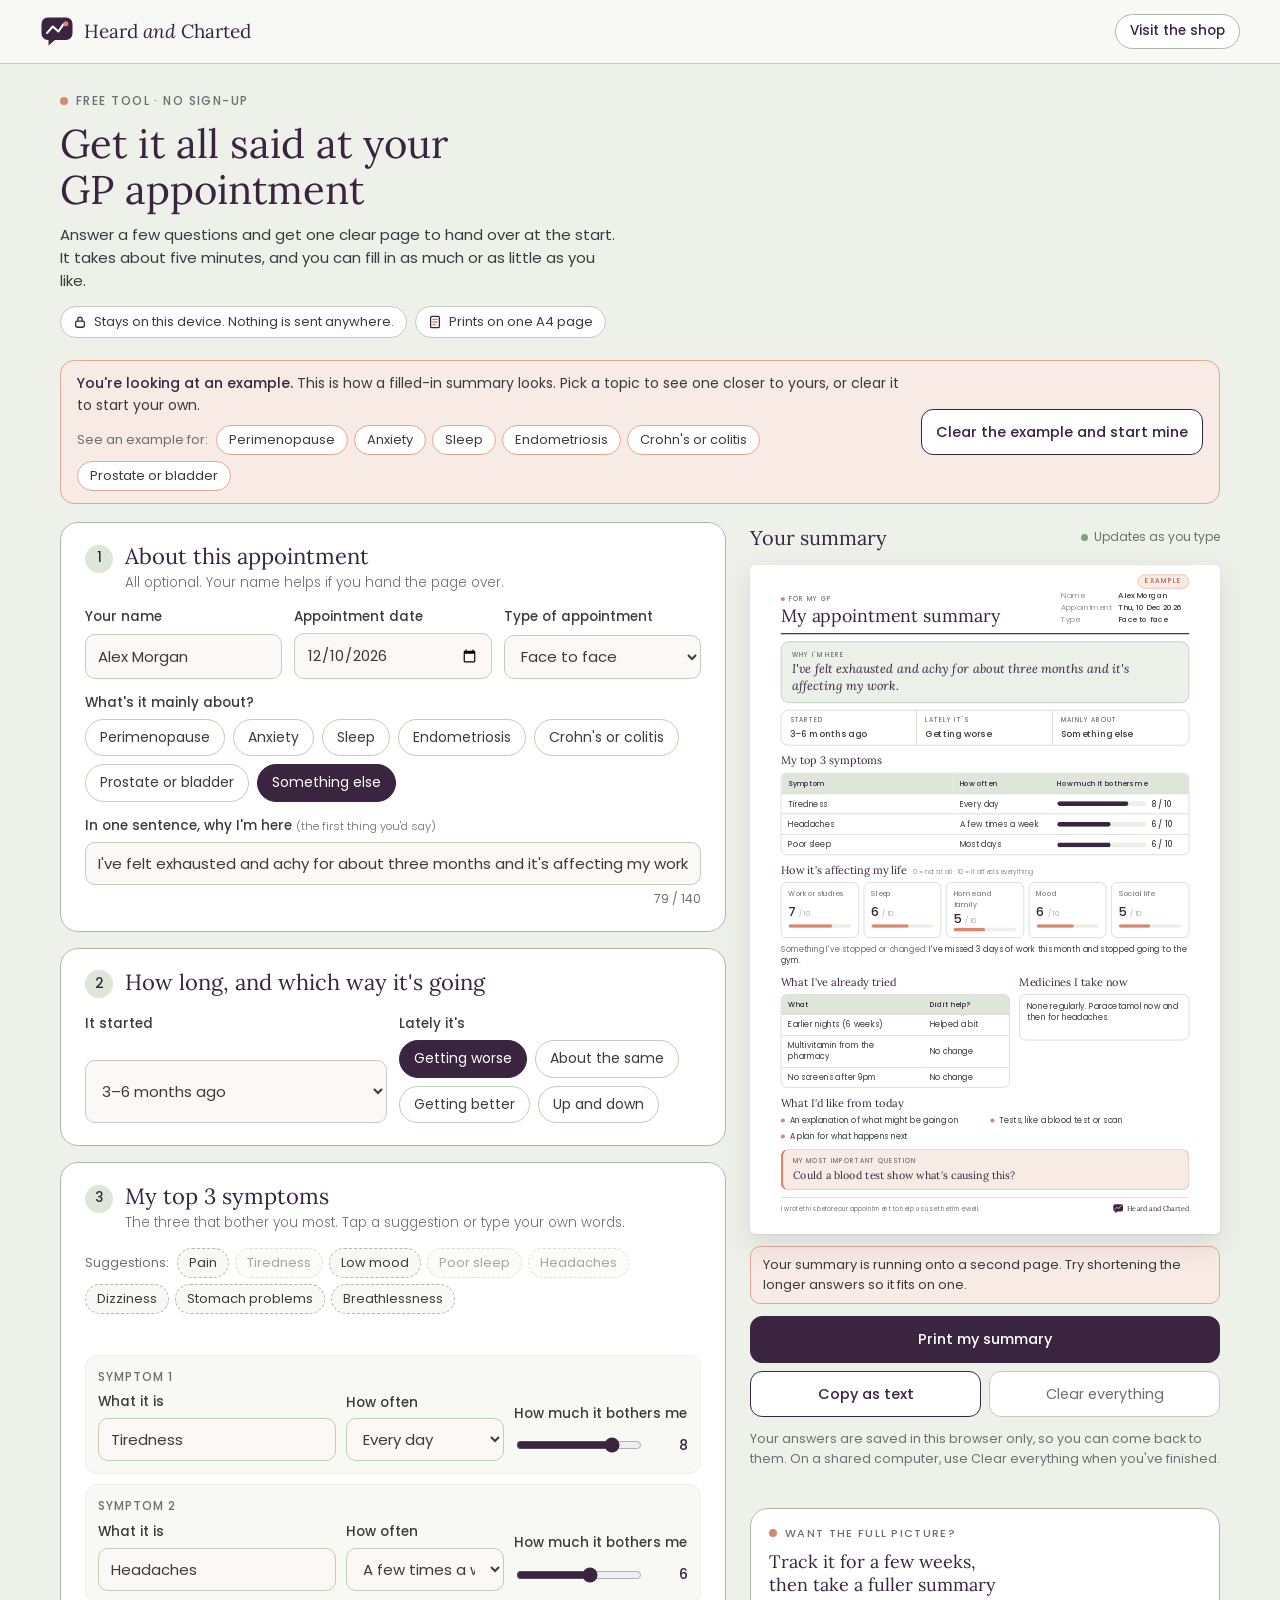
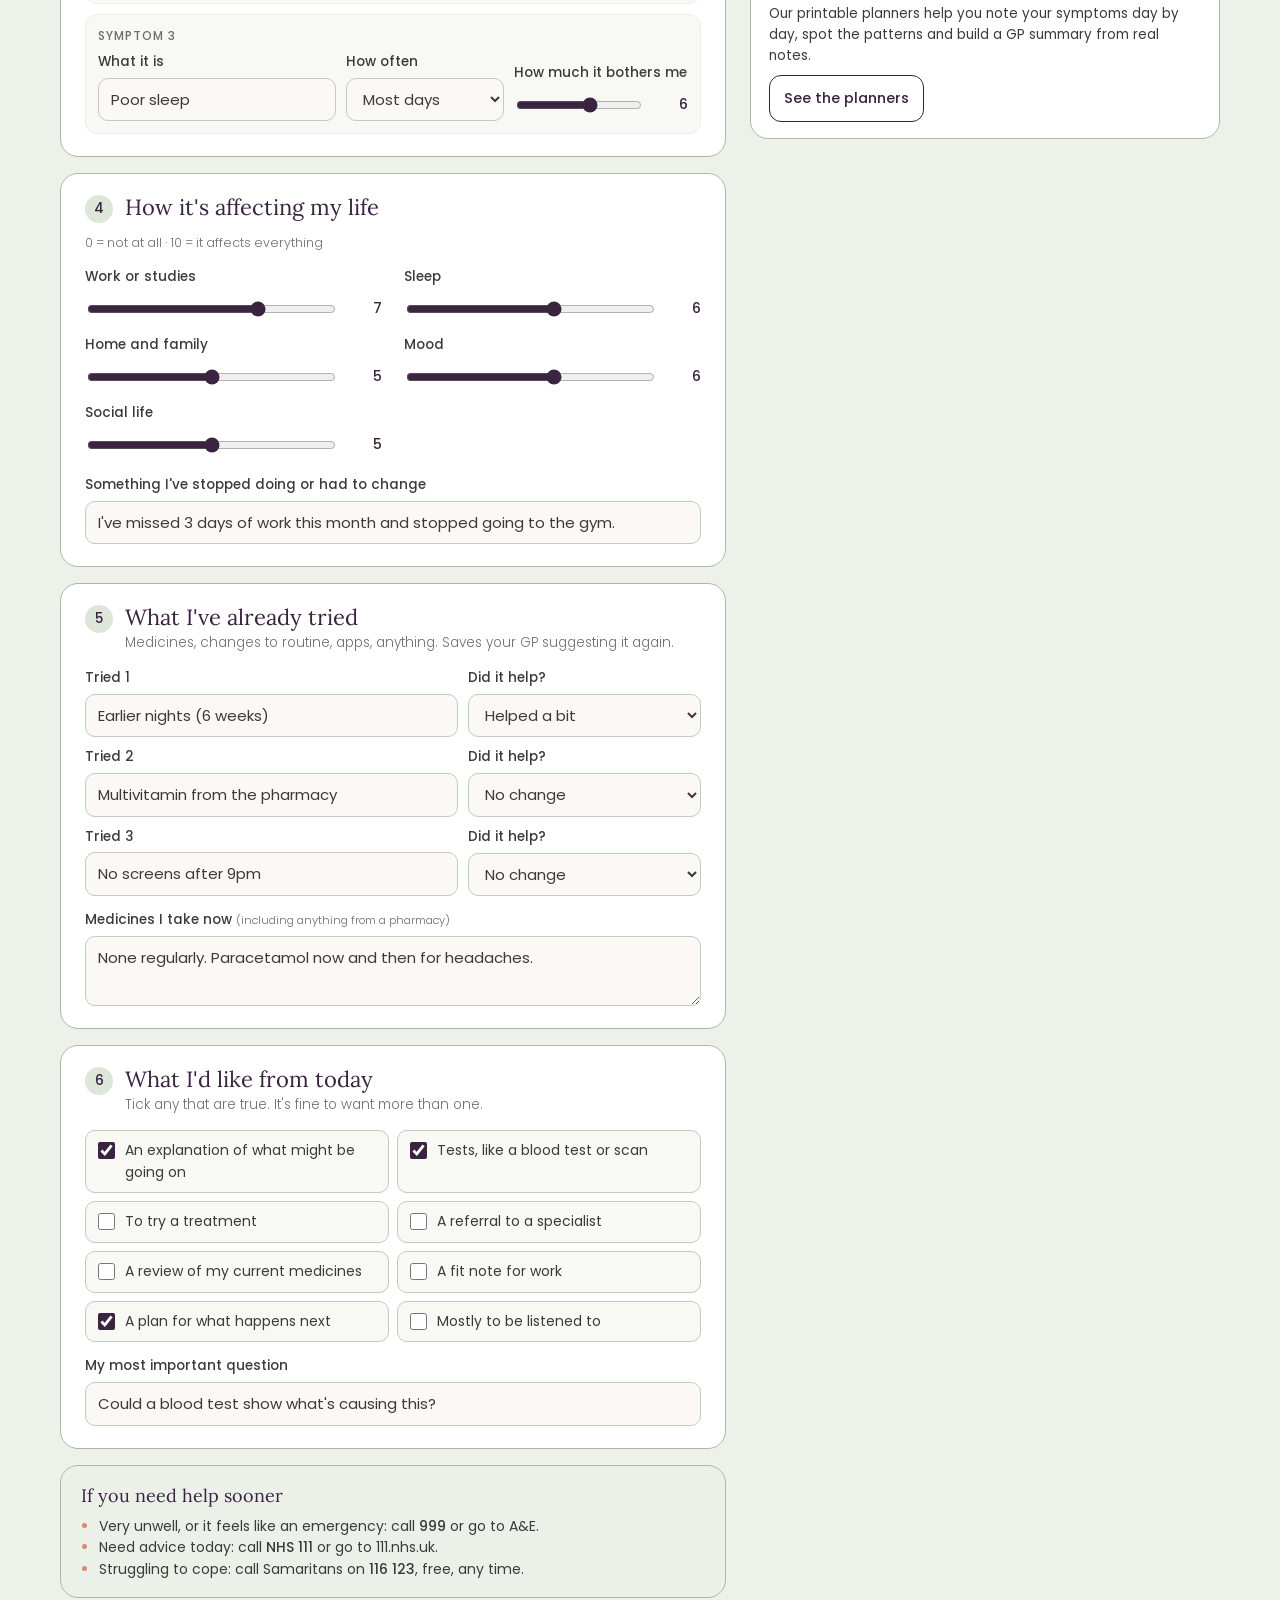
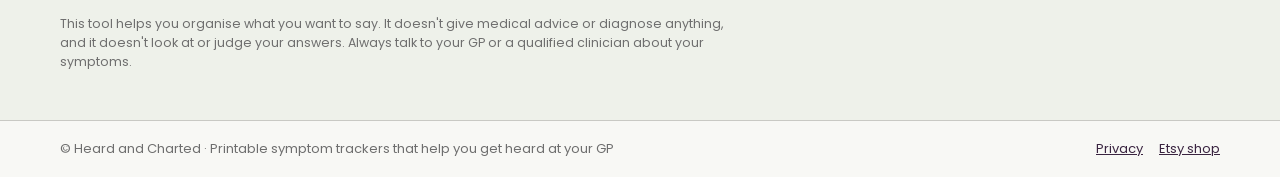
==== commit 48110d70: "Topic-specific worked examples and short topic links" ====
--- a/index.html
+++ b/index.html
@@ -63,6 +63,12 @@
 .example-banner > div{display:flex;flex-wrap:wrap;align-items:center;justify-content:space-between;gap:12px;background:var(--blush);border:1px solid var(--blush-line);border-radius:14px;padding:12px 16px}
 .example-banner p{margin:0;font-size:14px}
 .example-banner b{font-weight:600;color:var(--aubergine)}
+.example-banner .ex-text{flex:1 1 420px;display:grid;gap:8px}
+.ex-pick{display:flex;flex-wrap:wrap;gap:6px;align-items:center}
+.ex-pick span{font-size:13px;color:var(--grey);margin-right:2px}
+.ex-pick button{border:1px solid var(--blush-line);background:var(--card);border-radius:999px;padding:4px 12px;font-size:13px;cursor:pointer}
+.ex-pick button:hover{background:var(--paper)}
+.ex-pick button[aria-pressed=true]{background:var(--aubergine);border-color:var(--aubergine);color:#fff}
 
 /* ---------- Main layout ---------- */
 .layout{max-width:1240px;margin:0 auto;padding:18px clamp(16px,4vw,40px) 48px;display:grid;gap:24px;grid-template-columns:minmax(0,1fr)}
@@ -259,7 +265,10 @@
 
 <div class="example-banner" id="exampleBanner" hidden>
   <div>
-    <p><b>You're looking at an example.</b> This is how a filled-in summary looks. Clear it to start your own.</p>
+    <div class="ex-text">
+      <p><b>You're looking at an example.</b> This is how a filled-in summary looks. Pick a topic to see one closer to yours, or clear it to start your own.</p>
+      <div class="ex-pick" id="exPick"><span>See an example for:</span></div>
+    </div>
     <button type="button" class="btn" id="startOwn">Clear the example and start mine</button>
   </div>
 </div>
@@ -433,25 +442,79 @@
   var IMPACT = [["work","Work or studies"],["sleep","Sleep"],["home","Home and family"],["mood","Mood"],["social","Social life"]];
   var WANTS = ["An explanation of what might be going on","Tests, like a blood test or scan","To try a treatment","A referral to a specialist","A review of my current medicines","A fit note for work","A plan for what happens next","Mostly to be listened to"];
 
-  var EXAMPLE = {
-    example:true, name:"Alex Morgan", apptDate:"", apptType:"Face to face", topic:"sleep",
-    why:"I've been waking 3–4 times a night for months and I'm exhausted at work.",
-    started:"6–12 months ago", trend:"Getting worse",
-    sym:[{t:"Waking in the night",f:"Every day",b:8},{t:"Can't get back to sleep",f:"Most days",b:7},{t:"Tired and foggy in the day",f:"Every day",b:8}],
-    impact:{work:7,sleep:9,home:5,mood:6,social:4},
-    stopped:"I've stopped driving to see my mum at weekends because I'm too tired.",
-    tried:[{t:"No caffeine after 2pm (3 months)",h:"Helped a bit"},{t:"Sleep aid from the pharmacy",h:"No change"},{t:"Sleep app with relaxing sounds",h:"No change"}],
-    meds:"None regularly. Ibuprofen now and then for headaches.",
-    wants:[0,1,6], question:"Could something else be causing this, like my thyroid or my snoring?"
+  /* One worked example per topic. The general one ("other") shows first, unless a link asks for a topic (?topic=peri or /menopause). */
+  var EXAMPLES = {
+    other:{why:"I've felt exhausted and achy for about three months and it's affecting my work.",
+      started:"3–6 months ago", trend:"Getting worse",
+      sym:[{t:"Tiredness",f:"Every day",b:8},{t:"Headaches",f:"A few times a week",b:6},{t:"Poor sleep",f:"Most days",b:6}],
+      impact:{work:7,sleep:6,home:5,mood:6,social:5},
+      stopped:"I've missed 3 days of work this month and stopped going to the gym.",
+      tried:[{t:"Earlier nights (6 weeks)",h:"Helped a bit"},{t:"Multivitamin from the pharmacy",h:"No change"},{t:"No screens after 9pm",h:"No change"}],
+      meds:"None regularly. Paracetamol now and then for headaches.",
+      wants:[0,1,6], question:"Could a blood test show what's causing this?"},
+    peri:{why:"My periods have changed and I'm waking up soaked most nights. Could it be perimenopause?",
+      started:"6–12 months ago", trend:"Getting worse",
+      sym:[{t:"Night sweats",f:"Most days",b:8},{t:"Brain fog",f:"Every day",b:7},{t:"Low mood",f:"A few times a week",b:6}],
+      impact:{work:7,sleep:8,home:6,mood:7,social:5},
+      stopped:"I've stopped going to my evening book club because I'm too tired.",
+      tried:[{t:"Fan and cooling pillow at night",h:"Helped a bit"},{t:"Cutting down on alcohol (2 months)",h:"Helped a bit"},{t:"Supplements from the pharmacy",h:"No change"}],
+      meds:"None regularly.",
+      wants:[0,2,6], question:"Could this be perimenopause, and what are my options, including HRT?"},
+    pros:{why:"I'm getting up 3 or 4 times a night to wee, and it's been building for a year.",
+      started:"6–12 months ago", trend:"Getting worse",
+      sym:[{t:"Up at night to pee",f:"Every day",b:8},{t:"Rushing to get there",f:"Most days",b:7},{t:"Weak flow",f:"Every day",b:6}],
+      impact:{work:4,sleep:8,home:5,mood:5,social:6},
+      stopped:"I avoid long car journeys unless I know where the toilets are.",
+      tried:[{t:"No drinks after 7pm (1 month)",h:"Helped a bit"},{t:"Cutting down on coffee",h:"Helped a bit"},{t:"Supplement from the pharmacy",h:"No change"}],
+      meds:"None regularly.",
+      wants:[0,1,6], question:"Should I have a PSA blood test, and what else could be causing this?"},
+    sleep:{why:"I've been waking 3–4 times a night for months and I'm exhausted at work.",
+      started:"6–12 months ago", trend:"Getting worse",
+      sym:[{t:"Waking in the night",f:"Every day",b:8},{t:"Can't get back to sleep",f:"Most days",b:7},{t:"Tired and foggy in the day",f:"Every day",b:8}],
+      impact:{work:7,sleep:9,home:5,mood:6,social:4},
+      stopped:"I've stopped driving to see my mum at weekends because I'm too tired.",
+      tried:[{t:"No caffeine after 2pm (3 months)",h:"Helped a bit"},{t:"Sleep aid from the pharmacy",h:"No change"},{t:"Sleep app with relaxing sounds",h:"No change"}],
+      meds:"None regularly. Ibuprofen now and then for headaches.",
+      wants:[0,1,6], question:"Could something else be causing this, like my thyroid or my snoring?"},
+    anx:{why:"I've been worrying constantly for months and I can't switch off, even at night.",
+      started:"3–6 months ago", trend:"Up and down",
+      sym:[{t:"Constant worrying",f:"Every day",b:8},{t:"Trouble sleeping",f:"Most days",b:7},{t:"Racing heart",f:"A few times a week",b:6}],
+      impact:{work:7,sleep:7,home:5,mood:8,social:6},
+      stopped:"I've stopped meeting friends at weekends because I feel on edge.",
+      tried:[{t:"Breathing exercises app",h:"Helped a bit"},{t:"Less caffeine",h:"Helped a bit"},{t:"Walking at lunchtime",h:"Helped a bit"}],
+      meds:"None regularly.",
+      wants:[0,2,6], question:"What support is there, like talking therapy?"},
+    endo:{why:"My periods are so painful I miss work every month, and painkillers barely help.",
+      started:"Over 2 years ago", trend:"Getting worse",
+      sym:[{t:"Period pain",f:"Now and then",b:9},{t:"Pelvic pain",f:"A few times a week",b:7},{t:"Tiredness",f:"Most days",b:6}],
+      impact:{work:8,sleep:6,home:6,mood:6,social:7},
+      stopped:"I've missed 2 days of work every month this year.",
+      tried:[{t:"Ibuprofen and paracetamol",h:"No change"},{t:"Hot water bottle",h:"Helped a bit"},{t:"Contraceptive pill (6 months)",h:"Helped a bit"}],
+      meds:"Ibuprofen during my period.",
+      wants:[0,1,3], question:"Could this be endometriosis, and could I see a specialist?"},
+    ibd:{why:"I think my Crohn's is flaring: I'm going more often, it's urgent, and there's some blood.",
+      started:"Less than a month ago", trend:"Getting worse",
+      sym:[{t:"Urgency",f:"Every day",b:8},{t:"Going more often",f:"Every day",b:7},{t:"Tummy pain",f:"Most days",b:6}],
+      impact:{work:7,sleep:6,home:5,mood:6,social:7},
+      stopped:"I'm working from home because I'm not confident leaving the house.",
+      tried:[{t:"Resting more",h:"Helped a bit"},{t:"Paracetamol for the pain",h:"Helped a bit"},{t:"Rang my IBD helpline",h:"Too early to tell"}],
+      meds:"My usual Crohn's medicine every day.",
+      wants:[1,4,6], question:"Is this a flare, and do I need to change my treatment?"}
   };
+  // Example appointment date: next Thursday, so the page looks real
+  var EX_DATE = (function(){ var d=new Date(); d.setDate(d.getDate()+((4-d.getDay()+7)%7||7)); return d.toISOString().slice(0,10); })();
+  function makeExample(id){
+    if(!EXAMPLES[id]) id = "other";
+    var e = JSON.parse(JSON.stringify(EXAMPLES[id]));
+    e.example = true; e.name = "Alex Morgan"; e.apptDate = EX_DATE; e.apptType = "Face to face"; e.topic = id;
+    return e;
+  }
   function blank(){
     return {example:false,name:"",apptDate:"",apptType:"",topic:"",why:"",started:"",trend:"",
       sym:[{t:"",f:"",b:0},{t:"",f:"",b:0},{t:"",f:"",b:0}],
       impact:{work:0,sleep:0,home:0,mood:0,social:0},stopped:"",
       tried:[{t:"",h:""},{t:"",h:""},{t:"",h:""}],meds:"",wants:[],question:""};
   }
-  // Example uses next Thursday's date so the page looks real
-  (function(){ var d=new Date(); d.setDate(d.getDate()+((4-d.getDay()+7)%7||7)); EXAMPLE.apptDate=d.toISOString().slice(0,10); })();
 
   /* ---------- Build the form controls ---------- */
   function opts(list){ return '<option value="">Choose…</option>' + list.map(function(x){ return "<option>"+x+"</option>"; }).join(""); }
@@ -478,6 +541,9 @@
     return '<div class="triedrow"><div class="field"><label for="tried'+n+'t">Tried '+n+'</label><input type="text" id="tried'+n+'t" maxlength="50" placeholder="'+(n===1?"e.g. Cutting out caffeine after 2pm":"Something else you tried")+'"></div>'+
       '<div class="field"><label for="tried'+n+'h">Did it help?</label><select id="tried'+n+'h">'+opts(HELPED)+'</select></div></div>';
   }).join("");
+  $("exPick").innerHTML += TOPICS.filter(function(t){ return t.id!=="other"; }).map(function(t){
+    return '<button type="button" data-ex="'+t.id+'" aria-pressed="false">'+t.label+'</button>';
+  }).join("");
   $("wantChecks").innerHTML = WANTS.map(function(w,i){
     return '<label class="check" for="want'+i+'"><input type="checkbox" id="want'+i+'" value="'+i+'"><span>'+w+'</span></label>';
   }).join("");
@@ -526,6 +592,7 @@
     var t = topicById(s.topic);
     $("exMark").hidden = !s.example;
     $("exampleBanner").hidden = !s.example;
+    document.querySelectorAll("#exPick button").forEach(function(b){ b.setAttribute("aria-pressed", String(s.example && b.getAttribute("data-ex")===s.topic)); });
     $("sName").innerHTML = val(s.name);
     $("sDate").innerHTML = val(fmtDate(s.apptDate));
     $("sType").innerHTML = val(s.apptType);
@@ -602,8 +669,16 @@
   var state = null;
   var f = $("f");
   function update(){ state = readForm(); render(state); }
+  function showExample(id){ state = makeExample(id); writeForm(state); render(state); }
   f.addEventListener("input", update);
-  f.addEventListener("change", update);
+  f.addEventListener("change", function(e){
+    // While the example is showing, picking a topic swaps in that topic's example
+    if(state && state.example && e.target && e.target.name==="topic"){ showExample(e.target.value); return; }
+    update();
+  });
+  $("exPick").addEventListener("click", function(e){
+    var b = e.target.closest("button[data-ex]"); if(b) showExample(b.getAttribute("data-ex"));
+  });
   f.addEventListener("submit", function(e){ e.preventDefault(); });
 
   $("suggest").addEventListener("click", function(e){
@@ -662,7 +737,13 @@
   $("startOwn").addEventListener("click", function(){ clearAll(); $("name").focus(); });
 
   /* ---------- Start ---------- */
-  state = load() || EXAMPLE;
+  // A link can ask for a topic's example: ?topic=peri (the /menopause, /prostate etc. shortcuts redirect here)
+  var asked = "";
+  try{ asked = (new URLSearchParams(location.search).get("topic") || location.hash.replace("#","")).toLowerCase(); }catch(e){}
+  var saved = load();
+  if(saved && !saved.example){ state = saved; }               // someone's own answers always win
+  else if(EXAMPLES[asked]){ state = makeExample(asked); }
+  else { state = makeExample("other"); }
   writeForm(state);
   render(state);
 })();
